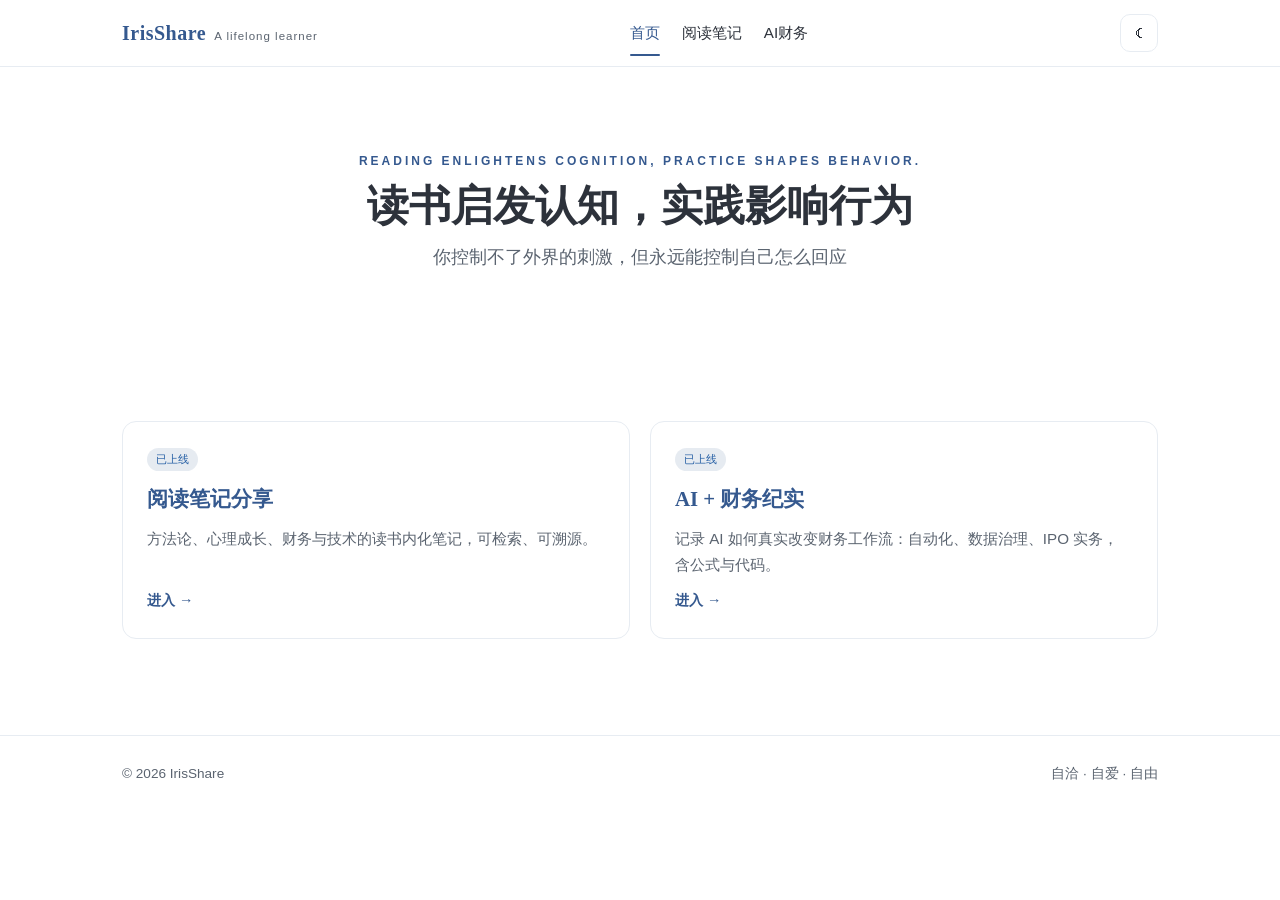
==== index.html @ 14936f47 "列表页搜索框与笔记卡片间增加间距（controls 底部 margin 8px→30px），版面更透气" ====
<!doctype html>
<html lang="zh-CN">
<head>
<meta charset="utf-8">
<meta name="viewport" content="width=device-width,initial-scale=1">
<meta property="og:type" content="website">
<meta property="og:title" content="IrisShare · A lifelong learner">
<meta property="og:description" content="读书启发认知，实践影响行为。阅读笔记分享与 AI 财务纪实。">
<meta property="og:url" content="https://irisinhere.github.io/irisshare/">
<meta property="og:image" content="https://irisinhere.github.io/irisshare/assets/img/og-cover.png">
<title>IrisShare · A lifelong learner</title>
<script>try{const t=localStorage.getItem('irisshare-theme');if(t)document.documentElement.setAttribute('data-theme',t);}catch(e){}</script>
<link rel="stylesheet" href="assets/css/site.css?v=20260817a">
</head>
<body>
<header class="site-header"><div class="inner">
  <a class="brand" href="index.html">IrisShare<small>A lifelong learner</small></a>
  <nav class="nav">
    <a href="index.html" class="active">首页</a>
    <a href="notes.html">阅读笔记</a>
    <a href="ai-finance.html">AI财务</a>
  </nav>
  <div class="tools"><button class="icon-btn" id="themeToggle" title="切换深色 / 浅色">☾</button></div>
</div></header>

<main>
  <section class="hero wrap">
    <div class="eyebrow">Reading enlightens cognition, practice shapes behavior.</div>
    <h1>读书启发认知，<br class="hero-br">实践影响行为</h1>
    <p class="lead">你控制不了外界的刺激，<br class="lead-br">但永远能控制自己怎么回应</p>
  </section>

  <section class="section wrap">
    <div class="cards">
      <a class="card" href="notes.html">
        <span class="badge live">已上线</span>
        <h3>阅读笔记分享</h3>
        <p>方法论、心理成长、财务与技术的读书内化笔记，可检索、可溯源。</p>
        <span class="go">进入 →</span>
      </a>
      <a class="card" href="ai-finance.html">
        <span class="badge live">已上线</span>
        <h3>AI + 财务纪实</h3>
        <p>记录 AI 如何真实改变财务工作流：自动化、数据治理、IPO 实务，含公式与代码。</p>
        <span class="go">进入 →</span>
      </a>
    </div>
  </section>
</main>

<footer class="site-footer"><div class="inner">
  <span>© 2026 IrisShare</span>
  <span>自洽 · 自爱 · 自由</span>
</div></footer>
<script src="assets/js/site.js?v=20260817a"></script>
</body></html>
---- assets/css/site.css ----
/* ===== IrisShare 站点外壳 · 简约风 · 与 iris.css 同源调性 ===== */
:root{
  /* 调色板（浅色） */
  --bg:#ffffff;
  --surface:#ffffff;
  --surface-2:#f4f7fb;
  --text:#2d323b;
  --text-soft:#5b6470;
  --primary:#35598f;
  --primary-soft:#2861a6;
  --border:#e7ecf2;
  --border-strong:#d9dfe4;
  --shadow:0 6px 24px rgba(53,89,143,.08);
  --mark-bg:rgba(53,89,143,.12);
  --mark-text:#2861a6;
  --em:#b5482e;
  --code-bg:#f4f7fb;
  --radius:14px;
  --maxw:1080px;
  --serif:"Source Han Serif SC","Noto Serif SC","Songti SC",STSong,"SimSun",serif;
  --sans:"Cantarell",-apple-system,BlinkMacSystemFont,"PingFang SC","Microsoft YaHei","Noto Sans SC",sans-serif;
  --mono:"JetBrains Mono","Cascadia Code",Consolas,"Courier New",monospace;
}
[data-theme="dark"]{
  --bg:#14181f;
  --surface:#1b212a;
  --surface-2:#222a34;
  --text:#d8dee6;
  --text-soft:#9aa6b4;
  --primary:#8fb4e0;
  --primary-soft:#bcd6f2;
  --border:#2a323d;
  --border-strong:#36404c;
  --shadow:0 6px 24px rgba(0,0,0,.35);
  --mark-bg:rgba(143,180,224,.20);
  --mark-text:#cfe2f7;
  --em:#e0917a;
  --code-bg:#222a34;
}
*{box-sizing:border-box;}
html{scroll-behavior:auto;}
body{
  margin:0; background:var(--bg); color:var(--text);
  font-family:var(--sans); font-size:16px; line-height:1.7;
  -webkit-font-smoothing:antialiased; transition:background .25s, color .25s;
}
a{color:var(--primary); text-decoration:none;}
a:hover{text-decoration:underline;}

/* 顶栏 */
.site-header{
  position:sticky; top:0; z-index:50;
  background:color-mix(in srgb, var(--bg) 88%, transparent);
  backdrop-filter:saturate(140%) blur(8px);
  border-bottom:1px solid var(--border);
}
.site-header .inner{
  max-width:var(--maxw); margin:0 auto; padding:14px 22px;
  display:flex; align-items:center; justify-content:space-between; gap:16px;
}
.brand{font-family:var(--serif); font-weight:700; font-size:1.25rem; color:var(--primary); letter-spacing:.5px; text-decoration:none;}
.brand:hover, .brand:focus, .brand:active, .brand:visited{text-decoration:none;}
.brand small{font-family:var(--sans); font-weight:400; font-size:.72rem; color:var(--text-soft); margin-left:8px; letter-spacing:1px;}
.nav{display:flex; align-items:center; gap:22px;}
.nav a{color:var(--text); font-size:.95rem; position:relative; padding:4px 0;}
.nav a:hover{color:var(--primary); text-decoration:none;}
.nav a.active{color:var(--primary);}
.nav a.active::after{content:""; position:absolute; left:0; right:0; bottom:-6px; height:2px; background:var(--primary); border-radius:2px;}
.tools{display:flex; align-items:center; gap:10px;}
.icon-btn{
  width:38px; height:38px; border-radius:10px; border:1px solid var(--border);
  background:var(--surface); color:var(--text); cursor:pointer; font-size:1rem;
  display:inline-flex; align-items:center; justify-content:center; transition:.2s;
}
.icon-btn:hover{border-color:var(--primary); color:var(--primary);}

/* 容器 */
.wrap{max-width:var(--maxw); margin:0 auto; padding:0 22px;}
.section{padding-top:56px; padding-bottom:56px;}
.eyebrow{font-size:.75rem; letter-spacing:3px; text-transform:uppercase; color:var(--primary); font-weight:600;}

/* Hero */
.hero{padding-top:84px; padding-bottom:56px; text-align:center;}
.hero h1{font-family:var(--serif); font-size:2.6rem; margin:.2em 0; color:var(--text); line-height:1.28;}
.hero-br{display:none;}
.lead-br{display:none;}
.hero .lead{font-size:1.15rem; color:var(--text-soft); max-width:620px; margin:0 auto;}

/* 模块卡片 */
.cards{display:grid; grid-template-columns:repeat(auto-fit,minmax(260px,1fr)); gap:20px; margin-top:36px;}
.card{
  background:var(--surface); border:1px solid var(--border); border-radius:var(--radius);
  padding:26px 24px; transition:.22s; display:flex; flex-direction:column; gap:10px;
  text-decoration:none;
}
.card:hover, .card:focus, .card:active, .card:visited{text-decoration:none;}
.card *{text-decoration:none;}
.card h3{margin:0; font-family:var(--serif); font-size:1.3rem; color:var(--primary);}
.card p{margin:0; color:var(--text-soft); font-size:.95rem;}
.card .badge{font-size:.7rem; padding:2px 9px; border-radius:999px; background:var(--surface-2); color:var(--text-soft); align-self:flex-start;}
.card .badge.live{background:var(--mark-bg); color:var(--mark-text);}
.card .go{margin-top:auto; font-size:.9rem; color:var(--primary); font-weight:600;}

/* 笔记列表 */
.page-head{padding-top:48px; padding-bottom:8px;}
.page-head h1{font-family:var(--serif); font-size:2.1rem; margin:.1em 0; color:var(--text);}
.controls{display:flex; flex-wrap:wrap; gap:12px; align-items:center; margin:22px 0 30px;}
.search{flex:1 1 100%; max-width:440px; display:flex; align-items:center; gap:10px; background:var(--surface); border:1px solid var(--border); border-radius:10px; padding:9px 14px; transition:border-color .2s, box-shadow .2s;}
.search:focus-within{border-color:var(--primary); box-shadow:0 0 0 3px var(--mark-bg);}
.search .ic{width:18px; height:18px; flex:0 0 auto; color:var(--text-soft);}
.search input{flex:1; min-width:0; border:0; outline:0; background:transparent; color:var(--text); font-size:1rem; width:100%; font-family:var(--sans); -webkit-appearance:none; appearance:none;}
.search input::-webkit-search-decoration,
.search input::-webkit-search-cancel-button,
.search input::-webkit-search-results-button,
.search input::-webkit-search-results-decoration{ -webkit-appearance:none; }
.tags{display:flex; flex-wrap:wrap; gap:8px; margin:6px 0 26px;}
.tag{font-size:.8rem; padding:4px 12px; border-radius:999px; border:1px solid var(--border); color:var(--text-soft); cursor:pointer; background:var(--surface);}
.tag.active{background:var(--primary); color:#fff; border-color:var(--primary);}
.note-list{display:grid; grid-template-columns:repeat(auto-fill,minmax(300px,1fr)); gap:18px;}
.note-card{background:var(--surface); border:1px solid var(--border); border-radius:var(--radius); padding:20px; transition:.2s; display:flex; flex-direction:column; gap:8px; color:var(--text);}
.note-card:hover{box-shadow:var(--shadow); border-color:var(--border-strong); transform:translateY(-2px); text-decoration:none;}
.note-card h3{margin:0; font-family:var(--serif); font-size:1.15rem; color:var(--text); line-height:1.4;}
.note-card .meta{font-size:.8rem; color:var(--text-soft);}
.note-card .sum{font-size:.9rem; color:var(--text-soft); line-height:1.6; display:-webkit-box; -webkit-line-clamp:3; -webkit-box-orient:vertical; overflow:hidden;}
.note-card .ctags{display:flex; flex-wrap:wrap; gap:6px; margin-top:auto;}
.note-card .ctags .tag{cursor:default;}
.bookid{font-family:var(--mono); font-size:.7rem; color:var(--primary-soft); background:var(--mark-bg); padding:1px 7px; border-radius:6px; margin-left:8px; vertical-align:middle; font-weight:500;}
.note-col{display:flex; flex-direction:column; min-width:0;}
.note-meta{display:flex; flex-wrap:wrap; gap:8px 14px; align-items:center; padding:14px 18px; margin-bottom:22px; background:var(--surface-2); border:1px solid var(--border); border-radius:12px; font-size:.85rem; color:var(--text-soft);}
.note-meta .mid{font-family:var(--mono); color:var(--primary-soft);}
.note-meta .ma{color:var(--text); font-weight:600;}
.note-meta .mg{color:var(--primary);}
.note-meta .md{color:var(--text-soft); font-family:var(--mono); font-size:.8rem;}
.note-meta .tag{cursor:default;}
.empty{color:var(--text-soft); padding:30px 0; text-align:center; grid-column:1/-1;}

/* 笔记详情布局 */
.reader{display:block; max-width:1200px; margin:0 auto; padding:30px 22px 80px;}

/* 左侧目录抽屉（桌面 / 移动端统一）：默认收起，<< 把手滑出；<< 变 >>，再点收回 */
.toc-drawer{position:fixed; top:0; left:0; z-index:60; width:min(82vw,320px); height:100dvh; max-height:100dvh; display:flex; flex-direction:column; min-height:0; background:var(--surface); border-right:1px solid var(--border); padding:0; margin:0; overflow:visible; transform:translateX(-100%); transition:transform .25s ease; box-shadow:var(--shadow);}
.toc-drawer.toc-open{transform:translateX(0);}
#toc{flex:1 1 0; min-height:0; display:flex; flex-direction:column; overflow:hidden;}
#toc .toc-title{flex:0 0 auto; padding:72px 16px 12px; margin:0; font-size:.72rem; letter-spacing:2px; text-transform:uppercase; color:var(--text-soft);}
#toc .toc-tree{flex:1 1 0; min-height:0; overflow-y:auto; overscroll-behavior:contain; -webkit-overflow-scrolling:touch; touch-action:pan-y; padding:0 16px 16px;}
#toc .toc-node{position:relative;}
#toc .toc-row{display:flex; align-items:flex-start; gap:2px;}
#toc .toc-toggle{appearance:none; border:0; background:transparent; cursor:pointer; color:var(--text-soft); font-size:.7rem; line-height:1.7; width:16px; flex:0 0 16px; padding:0; transition:color .15s;}
#toc .toc-toggle:hover{color:var(--primary);}
#toc .toc-link{display:block; color:var(--text-soft); padding:3px 0; line-height:1.5; text-decoration:none; flex:1;}
#toc .toc-link:hover{color:var(--primary);}
#toc .toc-link.active{color:var(--primary); font-weight:600;}
#toc .toc-node.lv1 > .toc-row .toc-link{font-weight:600; color:var(--text);}
/* 层级缩进：用左边框体现嵌套 */
#toc .toc-children{margin-left:6px; padding-left:10px; border-left:1px solid var(--border);}
#toc .toc-node.collapsed > .toc-children{display:none;}
/* 抽屉底部：字号控件（原顶部工具栏合并进来） */
.toc-tools{flex:0 0 auto; display:flex; align-items:center; gap:8px; padding:12px 16px 18px; border-top:1px solid var(--border);}
.toc-tools-label{font-size:.8rem; color:var(--text-soft);}
.toc-tools .grp{display:inline-flex; align-items:center; gap:4px; background:color-mix(in srgb,var(--bg) 50%,transparent); backdrop-filter:saturate(160%) blur(10px); -webkit-backdrop-filter:saturate(160%) blur(10px); border:1px solid var(--border); border-radius:10px; padding:5px 8px;}
.toc-tools .grp button{height:30px; min-width:34px; border:0; background:transparent; color:var(--text); cursor:pointer; border-radius:7px; font-size:.9rem; padding:0 8px;}
.toc-tools .grp button:hover{background:var(--surface-2); color:var(--primary);}
.toc-tools .lbl{font-size:.8rem; color:var(--text-soft); min-width:40px; text-align:center;}
/* 抽屉把手：贴在抽屉右边缘的竖向拉手标签，内嵌可旋转双箭头（折叠朝右=展开 / 展开旋转180°朝左=收回） */
.toc-fab{position:absolute; top:calc(var(--header-h,57px) + 14px); left:100%; z-index:61; width:22px; height:44px; display:inline-flex; align-items:center; justify-content:center; border:1px solid var(--border); border-left:0; border-radius:0 10px 10px 0; background:color-mix(in srgb,var(--surface) 82%,transparent); backdrop-filter:saturate(150%) blur(10px); -webkit-backdrop-filter:saturate(150%) blur(10px); color:var(--text-soft); cursor:pointer; padding:0; box-shadow:5px 0 16px rgba(53,89,143,.10); transition:color .2s, background .2s, box-shadow .2s, width .15s;}
.toc-fab:hover{color:var(--primary); background:color-mix(in srgb,var(--surface) 94%,transparent); box-shadow:5px 0 20px rgba(53,89,143,.18);}
.toc-fab:active{width:18px;}
.toc-fab-ico{display:block; width:14px; height:14px; transition:transform .3s cubic-bezier(.4,0,.2,1);}
.toc-fab:focus-visible{outline:2px solid var(--primary); outline-offset:2px;}
.toc-drawer.toc-open .toc-fab-ico{transform:rotate(180deg);}
.toc-backdrop{position:fixed; inset:0; z-index:55; background:rgba(0,0,0,.38); opacity:0; visibility:hidden; transition:opacity .25s, visibility .25s;}
.toc-backdrop.show{opacity:1; visibility:visible;}
body.toc-lock{overflow:hidden;}

/* 关于 / 占位 */
.prose{max-width:760px; margin:0 auto;}
.prose h2{font-family:var(--serif); color:var(--primary); margin-top:1.4em;}
.prose p{line-height:1.9;}
.placeholder{text-align:center; padding:90px 20px; color:var(--text-soft);}
.placeholder .big{font-family:var(--serif); font-size:1.6rem; color:var(--text); margin-bottom:12px;}

/* 页脚 */
.site-footer{border-top:1px solid var(--border); margin-top:40px;}
.site-footer .inner{max-width:var(--maxw); margin:0 auto; padding:26px 22px; display:flex; justify-content:space-between; flex-wrap:wrap; gap:10px; color:var(--text-soft); font-size:.85rem;}

/* 响应式 */
@media(max-width:860px){
  /* 目录抽屉在移动端沿用基础样式（.toc-drawer / #toc / .toc-fab 已统一），此处仅保留页面其余响应式 */
  .hero{text-align:left; padding-top:48px; padding-bottom:32px;}
  .hero h1{font-size:1.7rem; line-height:1.42;}
  .hero-br{display:inline;}
  .hero .eyebrow{font-size:.66rem; letter-spacing:.3px; white-space:nowrap; padding:0;}
  .hero .lead{font-size:.9rem; line-height:1.65; padding:0;}
  .lead-br{display:inline;}
  .cards{margin-top:28px; gap:16px;}
  /* 移动端顶栏：品牌 + 主题按钮一行，导航换行铺满第二行 */
  .site-header .inner{flex-wrap:wrap; padding:10px 22px; gap:6px 12px;}
  .brand{font-size:1.12rem;}
  .tools{margin-left:auto;}
  .nav{order:3; width:100%; gap:20px; font-size:.9rem; border-top:1px solid var(--border); padding-top:8px; margin-top:2px; justify-content:flex-start;}
  .nav a{padding:4px 0;}
  .nav a.active::after{bottom:0;}
}

/* 隐藏列表页标签筛选栏 */
#tagBar{display:none;}
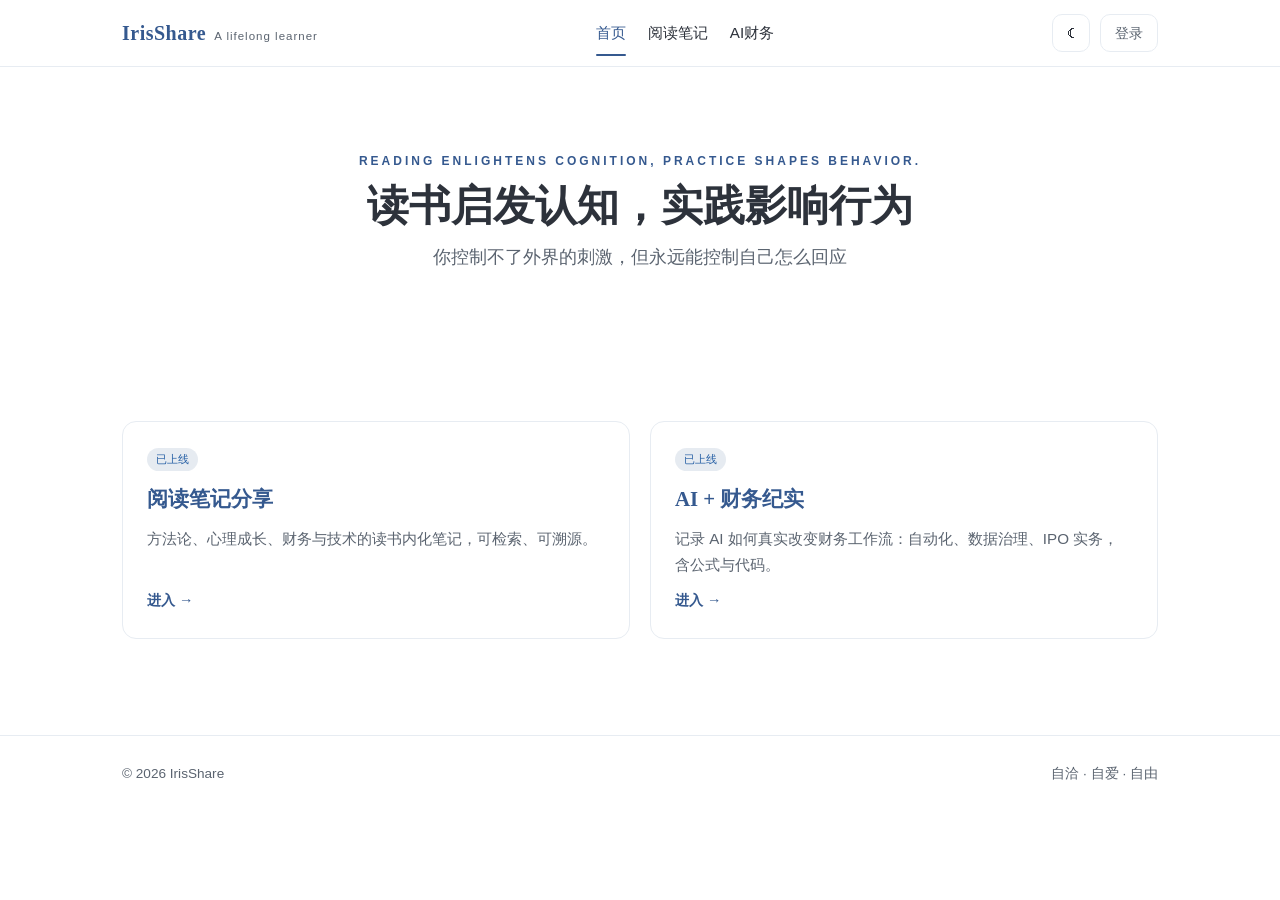
==== commit e8cf6782: "feat: GitHub OAuth Device Flow 登录 + 笔记在线编辑（Client ID 待填）" ====
--- a/index.html
+++ b/index.html
@@ -7,10 +7,10 @@
 <meta property="og:title" content="IrisShare · A lifelong learner">
 <meta property="og:description" content="读书启发认知，实践影响行为。阅读笔记分享与 AI 财务纪实。">
 <meta property="og:url" content="https://irisinhere.github.io/irisshare/">
-<meta property="og:image" content="https://irisinhere.github.io/irisshare/assets/img/og-cover.png">
+<meta property="og:image" content="https://irisinhere.github.io/irisshare/assets/img/og-cover-v3.png">
 <title>IrisShare · A lifelong learner</title>
 <script>try{const t=localStorage.getItem('irisshare-theme');if(t)document.documentElement.setAttribute('data-theme',t);}catch(e){}</script>
-<link rel="stylesheet" href="assets/css/site.css?v=20260817a">
+<link rel="stylesheet" href="assets/css/site.css?v=20260818a">
 </head>
 <body>
 <header class="site-header"><div class="inner">
@@ -20,7 +20,12 @@
     <a href="notes.html">阅读笔记</a>
     <a href="ai-finance.html">AI财务</a>
   </nav>
-  <div class="tools"><button class="icon-btn" id="themeToggle" title="切换深色 / 浅色">☾</button></div>
+  <div class="tools">
+    <button class="icon-btn" id="themeToggle" title="切换深色 / 浅色">☾</button>
+    <button class="auth-btn" data-auth-btn title="登录 / 退出 GitHub">
+      <span data-auth-name>登录</span>
+    </button>
+  </div>
 </div></header>
 
 <main>
@@ -52,5 +57,6 @@
   <span>© 2026 IrisShare</span>
   <span>自洽 · 自爱 · 自由</span>
 </div></footer>
-<script src="assets/js/site.js?v=20260817a"></script>
+<script src="assets/js/site.js?v=20260817b"></script>
+<script src="assets/js/auth.js?v=20260818a"></script>
 </body></html>
--- a/assets/css/site.css
+++ b/assets/css/site.css
@@ -73,6 +73,14 @@
   display:inline-flex; align-items:center; justify-content:center; transition:.2s;
 }
 .icon-btn:hover{border-color:var(--primary); color:var(--primary);}
+/* GitHub 登录按钮 */
+.auth-btn{
+  height:38px; padding:0 14px; border-radius:10px; border:1px solid var(--border);
+  background:var(--surface); color:var(--text-soft); cursor:pointer; font-size:.9rem;
+  display:inline-flex; align-items:center; gap:6px; transition:.2s; font-family:var(--sans);
+}
+.auth-btn:hover{border-color:var(--primary); color:var(--primary);}
+.auth-btn.logged-in{border-color:var(--primary); color:var(--primary); font-weight:600;}
 
 /* 容器 */
 .wrap{max-width:var(--maxw); margin:0 auto; padding:0 22px;}
@@ -144,8 +152,8 @@
 #toc .toc-title{flex:0 0 auto; padding:72px 16px 12px; margin:0; font-size:.72rem; letter-spacing:2px; text-transform:uppercase; color:var(--text-soft);}
 #toc .toc-tree{flex:1 1 0; min-height:0; overflow-y:auto; overscroll-behavior:contain; -webkit-overflow-scrolling:touch; touch-action:pan-y; padding:0 16px 16px;}
 #toc .toc-node{position:relative;}
-#toc .toc-row{display:flex; align-items:flex-start; gap:2px;}
-#toc .toc-toggle{appearance:none; border:0; background:transparent; cursor:pointer; color:var(--text-soft); font-size:.7rem; line-height:1.7; width:16px; flex:0 0 16px; padding:0; transition:color .15s;}
+#toc .toc-row{display:flex; align-items:flex-start; gap:2px; position:relative; padding-left:18px;}
+#toc .toc-toggle{appearance:none; border:0; background:transparent; cursor:pointer; color:var(--text-soft); font-size:.7rem; line-height:1.7; width:16px; flex:0 0 auto; padding:0; transition:color .15s; position:absolute; left:0; top:0;}
 #toc .toc-toggle:hover{color:var(--primary);}
 #toc .toc-link{display:block; color:var(--text-soft); padding:3px 0; line-height:1.5; text-decoration:none; flex:1;}
 #toc .toc-link:hover{color:var(--primary);}
